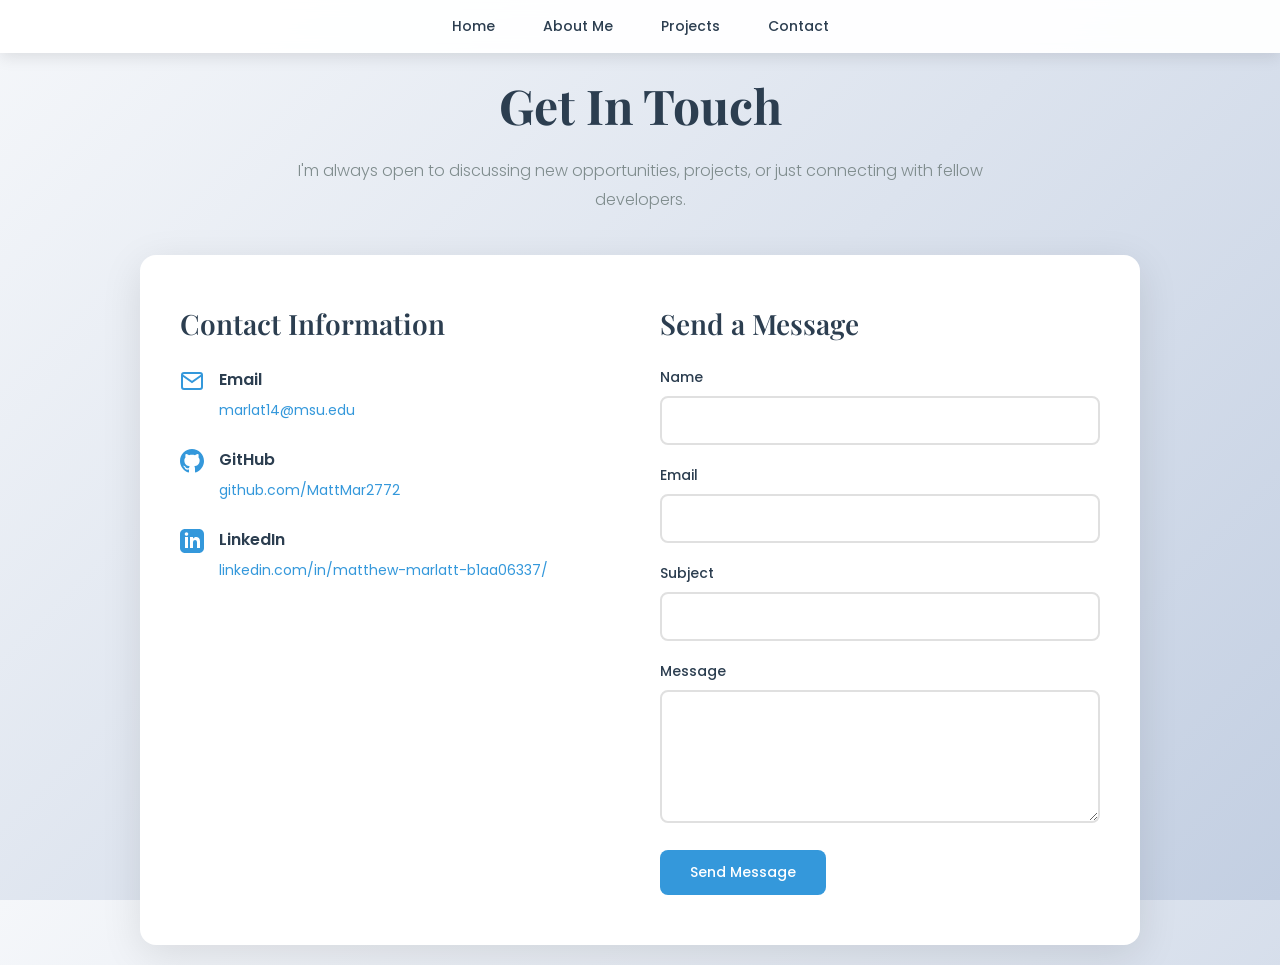
==== contact.html @ 6da739b5 "Move My-Website files into My-Website/ for organization" ====
<!DOCTYPE html>
<html lang="en">
<head>
    <meta charset="UTF-8">
    <meta name="viewport" content="width=device-width, initial-scale=1.0">
    <title>Contact</title>
    <link href="style.css" rel="stylesheet" type="text/css">
</head>
<body>
    <nav>
        <ul>
            <li><a href="home.html">Home</a></li>
            <li><a href="about.html">About Me</a></li>
            <li><a href="projects.html">Projects</a></li>
            <li><a href="contact.html">Contact</a></li>
        </ul>
    </nav>
    <header id="contact-header">
        <h1>Get In Touch</h1>
        <p>I'm always open to discussing new opportunities, projects, or just connecting with fellow developers.</p>
    </header>
    <section id="contact">
        <div class="contact-content">
            <div class="contact-info">
                <h2>Contact Information</h2>
                <div class="contact-item">
                    <svg width="24" height="24" viewBox="0 0 24 24" fill="none" stroke="currentColor" stroke-width="2">
                        <path d="M4 4h16c1.1 0 2 .9 2 2v12c0 1.1-.9 2-2 2H4c-1.1 0-2-.9-2-2V6c0-1.1.9-2 2-2z"></path>
                        <polyline points="22,6 12,13 2,6"></polyline>
                    </svg>
                    <div>
                        <h3>Email</h3>
                        <a href="mailto:marlat14@msu.edu">marlat14@msu.edu</a>
                    </div>
                </div>
                <div class="contact-item">
                    <svg width="24" height="24" viewBox="0 0 24 24" fill="currentColor">
                        <path d="M12 0c-6.626 0-12 5.373-12 12 0 5.302 3.438 9.8 8.207 11.387.599.111.793-.261.793-.577v-2.234c-3.338.726-4.033-1.416-4.033-1.416-.546-1.387-1.333-1.756-1.333-1.756-1.089-.745.083-.729.083-.729 1.205.084 1.839 1.237 1.839 1.237 1.07 1.834 2.807 1.304 3.492.997.107-.775.418-1.305.762-1.604-2.665-.305-5.467-1.334-5.467-5.931 0-1.311.469-2.381 1.236-3.221-.124-.303-.535-1.524.117-3.176 0 0 1.008-.322 3.301 1.23.957-.266 1.983-.399 3.003-.404 1.02.005 2.047.138 3.006.404 2.291-1.552 3.297-1.23 3.297-1.23.653 1.653.242 2.874.118 3.176.77.84 1.235 1.911 1.235 3.221 0 4.609-2.807 5.624-5.479 5.921.43.372.823 1.102.823 2.222v3.293c0 .319.192.694.801.576 4.765-1.589 8.199-6.086 8.199-11.386 0-6.627-5.373-12-12-12z"/>
                    </svg>
                    <div>
                        <h3>GitHub</h3>
                        <a href="https://github.com/MattMar2772" target="_blank">github.com/MattMar2772</a>
                    </div>
                </div>
                <div class="contact-item">
                    <svg width="24" height="24" viewBox="0 0 24 24" fill="currentColor">
                        <path d="M19 0h-14c-2.761 0-5 2.239-5 5v14c0 2.761 2.239 5 5 5h14c2.762 0 5-2.239 5-5v-14c0-2.761-2.238-5-5-5zm-11 19h-3v-11h3v11zm-1.5-12.268c-.966 0-1.75-.79-1.75-1.764s.784-1.764 1.75-1.764 1.75.79 1.75 1.764-.783 1.764-1.75 1.764zm13.5 12.268h-3v-5.604c0-3.368-4-3.113-4 0v5.604h-3v-11h3v1.765c1.396-2.586 7-2.777 7 2.476v6.759z"/>
                    </svg>
                    <div>
                        <h3>LinkedIn</h3>
                        <a href="https://linkedin.com/in/matthew-marlatt-b1aa06337/" target="_blank">linkedin.com/in/matthew-marlatt-b1aa06337/</a>
                    </div>
                </div>
            </div>
            <div class="contact-form">
                <h2>Send a Message</h2>
                <form action="#" method="POST">
                    <div class="form-group">
                        <label for="name">Name</label>
                        <input type="text" id="name" name="name" required>
                    </div>
                    <div class="form-group">
                        <label for="email">Email</label>
                        <input type="email" id="email" name="email" required>
                    </div>
                    <div class="form-group">
                        <label for="subject">Subject</label>
                        <input type="text" id="subject" name="subject" required>
                    </div>
                    <div class="form-group">
                        <label for="message">Message</label>
                        <textarea id="message" name="message" rows="5" required></textarea>
                    </div>
                    <button type="submit" class="submit-btn">Send Message</button>
                </form>
            </div>
        </div>
    </section>
</body>
</html>
---- style.css ----
@import url('https://fonts.googleapis.com/css2?family=Poppins:wght@300;400;600;700&family=Playfair+Display:wght@600;700&display=swap');

html {
  height: 100%;
  width: 100%;
}

body {
  text-align: center;
  background: linear-gradient(135deg, #f5f7fa 0%, #c3cfe2 100%);
  color: #2c3e50;
  font-family: 'Poppins', sans-serif;
  margin: 0;
  padding: 20px;
  min-height: 100vh;
}

/* Navbar styles */
nav {
  background-color: rgba(255, 255, 255, 0.95);
  padding: 0;
  margin: -20px -20px 20px -20px;
  box-shadow: 0 4px 15px rgba(0, 0, 0, 0.1);
  backdrop-filter: blur(10px);
}

nav ul {
  list-style: none;
  display: flex;
  justify-content: center;
  margin: 0;
  padding: 0;
}

nav li {
  margin: 0;
}

nav a {
  display: block;
  padding: 16px 24px;
  color: #2c3e50;
  text-decoration: none;
  transition: all 0.3s ease;
  font-weight: 500;
  font-size: 14px;
}

nav a:hover {
  background-color: #3498db;
  color: white;
}

/* Home header styles */
#home-header {
  margin-bottom: 40px;
}

#home-header h1 {
  font-family: 'Playfair Display', serif;
  font-size: 28px;
  font-weight: 600;
  color: #95a5a6;
  margin: 10px 0;
  letter-spacing: 1px;
  text-transform: uppercase;
}

#home-header h2 {
  font-family: 'Playfair Display', serif;
  font-size: 48px;
  font-weight: 700;
  color: #2c3e50;
  margin: 15px 0;
}

#home-header h3 {
  font-size: 16px;
  font-weight: 400;
  color: #7f8c8d;
  margin: 10px 0;
  letter-spacing: 0.5px;
}

/* Home section styles */
#home {
  display: flex;
  justify-content: center;
  align-items: center;
  gap: 40px;
  background: white;
  border-radius: 16px;
  padding: 50px 40px;
  box-shadow: 0 10px 40px rgba(0, 0, 0, 0.1);
  max-width: 900px;
  margin: 0 auto;
}

.home-text {
  text-align: left;
  max-width: 500px;
}

.home-text p {
  font-size: 16px;
  line-height: 1.8;
  color: #34495e;
  margin: 0;
  font-weight: 300;
}

.home-photo {
  width: 240px;
  height: 240px;
  border-radius: 12px;
  object-fit: cover;
  box-shadow: 0 8px 20px rgba(0, 0, 0, 0.15);
  flex-shrink: 0;
}

/* About header styles */
#about-header {
  margin-bottom: 40px;
}

#about-header h1 {
  font-family: 'Playfair Display', serif;
  font-size: 48px;
  font-weight: 700;
  color: #2c3e50;
  margin: 15px 0;
}

#about-header p {
  font-size: 16px;
  font-weight: 300;
  color: #7f8c8d;
  max-width: 600px;
  margin: 20px auto;
  line-height: 1.8;
}

/* About section styles */
#about {
  display: flex;
  justify-content: flex-start;
  align-items: center;
  background: white;
  border-radius: 16px;
  padding: 50px 40px;
  box-shadow: 0 10px 40px rgba(0, 0, 0, 0.1);
  max-width: 900px;
  margin: 0 auto;
}

.about-content {
  text-align: left;
  max-width: 500px;
}

.about-content h2 {
  text-align: left;
  font-size: 28px;
  font-weight: 600;
  color: #2c3e50;
  margin-bottom: 20px;
}

.about-content ul {
  list-style: none;
  padding: 0;
  margin: 0;
}

.about-content li {
  font-size: 16px;
  font-weight: 400;
  color: #34495e;
  padding: 10px 0;
  line-height: 1.8;
}

.about-content li strong {
  font-size: 18px;
  font-weight: 600;
  color: #2c3e50;
  display: block;
  margin-bottom: 5px;
}

.about-content li p {
  margin: 0;
  font-size: 15px;
  color: #7f8c8d;
  line-height: 1.6;
}

/* Projects header styles */
#projects-header {
  margin-bottom: 40px;
}

#projects-header h1 {
  font-family: 'Playfair Display', serif;
  font-size: 48px;
  font-weight: 700;
  color: #2c3e50;
  margin: 15px 0;
}

#projects-header p {
  font-size: 16px;
  font-weight: 300;
  color: #7f8c8d;
  max-width: 700px;
  margin: 20px auto;
  line-height: 1.8;
}

/* Projects section styles */
#projects {
  max-width: 1200px;
  margin: 0 auto;
}

.project-grid {
  display: grid;
  grid-template-columns: repeat(auto-fit, minmax(320px, 1fr));
  gap: 30px;
}

.project-card {
  background: white;
  border-radius: 16px;
  padding: 30px;
  box-shadow: 0 10px 40px rgba(0, 0, 0, 0.1);
  transition: transform 0.3s ease, box-shadow 0.3s ease;
  text-align: left;
}

.project-card:hover {
  transform: translateY(-5px);
  box-shadow: 0 15px 50px rgba(0, 0, 0, 0.15);
}

.project-card h3 {
  font-family: 'Playfair Display', serif;
  font-size: 24px;
  font-weight: 600;
  color: #2c3e50;
  margin: 0 0 15px 0;
}

.project-tags {
  display: flex;
  flex-wrap: wrap;
  gap: 8px;
  margin-bottom: 15px;
}

.tag {
  background-color: #e8f4f8;
  color: #3498db;
  padding: 5px 12px;
  border-radius: 20px;
  font-size: 12px;
  font-weight: 500;
}

.project-description {
  font-size: 15px;
  line-height: 1.7;
  color: #7f8c8d;
  margin: 15px 0 20px 0;
}

.project-links {
  display: flex;
  gap: 12px;
}

.project-link {
  display: inline-flex;
  align-items: center;
  gap: 6px;
  padding: 10px 18px;
  background-color: #3498db;
  color: white;
  text-decoration: none;
  border-radius: 8px;
  font-size: 14px;
  font-weight: 500;
  transition: background-color 0.3s ease;
}

.project-link:hover {
  background-color: #2980b9;
}

/* Contact header styles */
#contact-header {
  margin-bottom: 40px;
}

#contact-header h1 {
  font-family: 'Playfair Display', serif;
  font-size: 48px;
  font-weight: 700;
  color: #2c3e50;
  margin: 15px 0;
}

#contact-header p {
  font-size: 16px;
  font-weight: 300;
  color: #7f8c8d;
  max-width: 700px;
  margin: 20px auto;
  line-height: 1.8;
}

/* Contact section styles */
#contact {
  max-width: 1000px;
  margin: 0 auto;
}

.contact-content {
  display: grid;
  grid-template-columns: 1fr 1fr;
  gap: 40px;
  background: white;
  border-radius: 16px;
  padding: 50px 40px;
  box-shadow: 0 10px 40px rgba(0, 0, 0, 0.1);
}

.contact-info h2,
.contact-form h2 {
  font-family: 'Playfair Display', serif;
  font-size: 28px;
  font-weight: 600;
  color: #2c3e50;
  margin: 0 0 25px 0;
  text-align: left;
}

.contact-item {
  display: flex;
  align-items: flex-start;
  gap: 15px;
  margin-bottom: 25px;
}

.contact-item svg {
  color: #3498db;
  flex-shrink: 0;
  margin-top: 2px;
}

.contact-item div {
  text-align: left;
}

.contact-item h3 {
  font-size: 16px;
  font-weight: 600;
  color: #2c3e50;
  margin: 0 0 5px 0;
}

.contact-item a {
  font-size: 14px;
  color: #3498db;
  text-decoration: none;
  transition: color 0.3s ease;
}

.contact-item a:hover {
  color: #2980b9;
}

.contact-form {
  text-align: left;
}

.form-group {
  margin-bottom: 20px;
}

.form-group label {
  display: block;
  font-size: 14px;
  font-weight: 500;
  color: #2c3e50;
  margin-bottom: 8px;
}

.form-group input,
.form-group textarea {
  width: 100%;
  padding: 12px;
  border: 2px solid #e0e0e0;
  border-radius: 8px;
  font-family: 'Poppins', sans-serif;
  font-size: 14px;
  color: #2c3e50;
  transition: border-color 0.3s ease;
  box-sizing: border-box;
}

.form-group input:focus,
.form-group textarea:focus {
  outline: none;
  border-color: #3498db;
}

.form-group textarea {
  resize: vertical;
  min-height: 100px;
}

.submit-btn {
  background-color: #3498db;
  color: white;
  padding: 12px 30px;
  border: none;
  border-radius: 8px;
  font-family: 'Poppins', sans-serif;
  font-size: 14px;
  font-weight: 500;
  cursor: pointer;
  transition: background-color 0.3s ease;
}

.submit-btn:hover {
  background-color: #2980b9;
}

/* Responsive styles */
@media (max-width: 768px) {
  .contact-content {
    grid-template-columns: 1fr;
  }
  
  .project-grid {
    grid-template-columns: 1fr;
  }
}
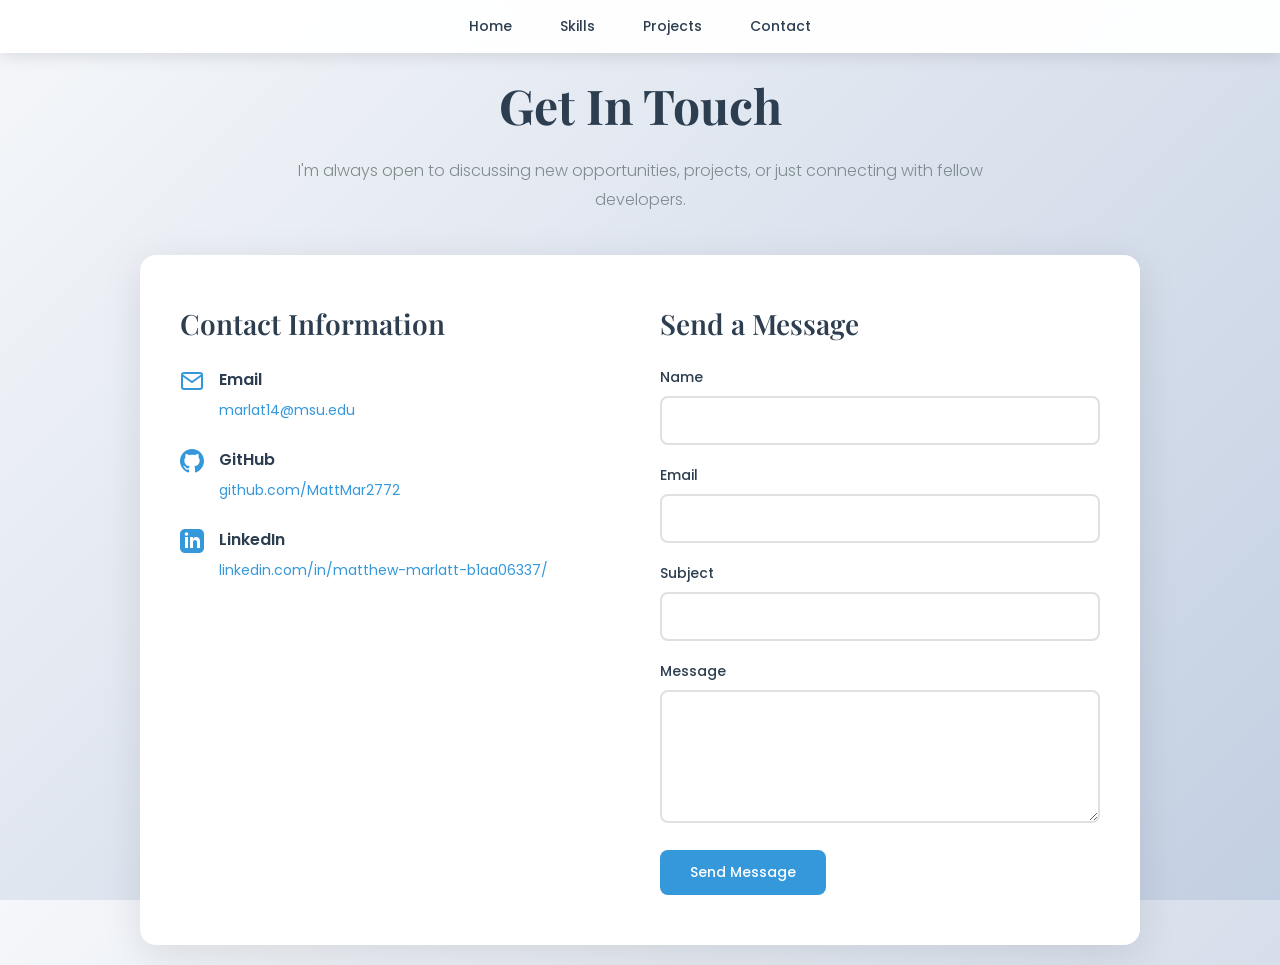
==== commit d21307c5: "Add Skills page and update navigation links in contact and projects pages" ====
--- a/contact.html
+++ b/contact.html
@@ -9,8 +9,8 @@
 <body>
     <nav>
         <ul>
-            <li><a href="home.html">Home</a></li>
-            <li><a href="about.html">About Me</a></li>
+            <li><a href="index.html">Home</a></li>
+            <li><a href="skills.html">Skills</a></li>
             <li><a href="projects.html">Projects</a></li>
             <li><a href="contact.html">Contact</a></li>
         </ul>
--- a/style.css
+++ b/style.css
@@ -118,12 +118,12 @@
   flex-shrink: 0;
 }
 
-/* About header styles */
-#about-header {
+/* Skills header styles */
+#skills-header {
   margin-bottom: 40px;
 }
 
-#about-header h1 {
+#skills-header h1 {
   font-family: 'Playfair Display', serif;
   font-size: 48px;
   font-weight: 700;
@@ -131,7 +131,7 @@
   margin: 15px 0;
 }
 
-#about-header p {
+#skills-header p {
   font-size: 16px;
   font-weight: 300;
   color: #7f8c8d;
@@ -140,8 +140,8 @@
   line-height: 1.8;
 }
 
-/* About section styles */
-#about {
+/* Skills section styles */
+#skills {
   display: flex;
   justify-content: flex-start;
   align-items: center;
@@ -153,12 +153,12 @@
   margin: 0 auto;
 }
 
-.about-content {
+.skills-content {
   text-align: left;
   max-width: 500px;
 }
 
-.about-content h2 {
+.skills-content h2 {
   text-align: left;
   font-size: 28px;
   font-weight: 600;
@@ -166,13 +166,13 @@
   margin-bottom: 20px;
 }
 
-.about-content ul {
+.skills-content ul {
   list-style: none;
   padding: 0;
   margin: 0;
 }
 
-.about-content li {
+.skills-content li {
   font-size: 16px;
   font-weight: 400;
   color: #34495e;
@@ -180,7 +180,7 @@
   line-height: 1.8;
 }
 
-.about-content li strong {
+.skills-content li strong {
   font-size: 18px;
   font-weight: 600;
   color: #2c3e50;
@@ -188,7 +188,7 @@
   margin-bottom: 5px;
 }
 
-.about-content li p {
+.skills-content li p {
   margin: 0;
   font-size: 15px;
   color: #7f8c8d;
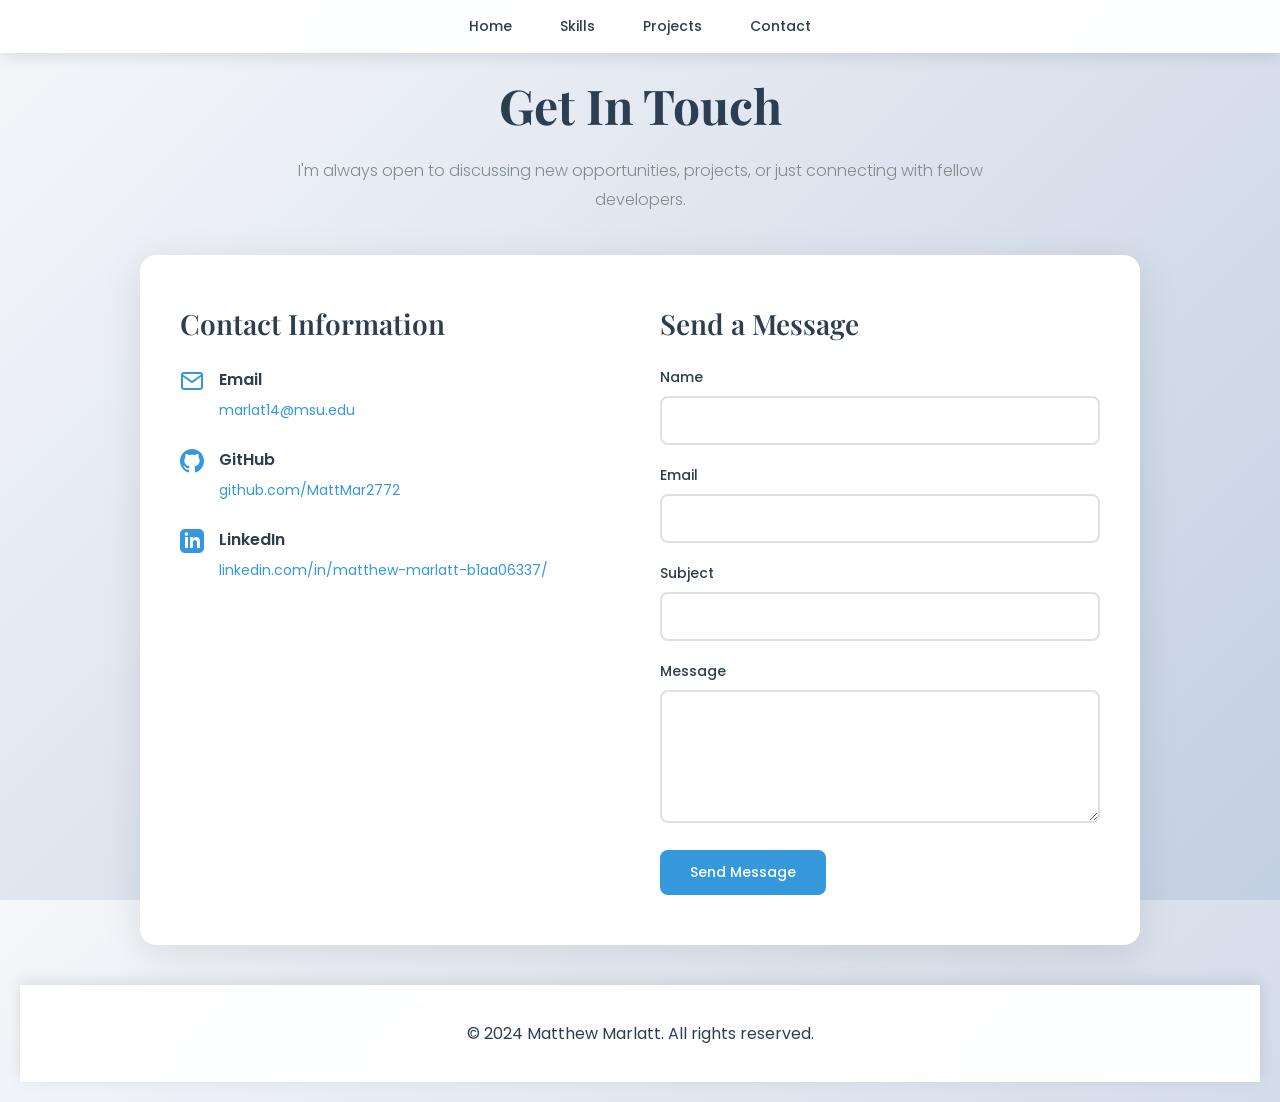
==== commit 6036bcd6: "Add footer with copyright notice and style adjustments for all pages" ====
--- a/contact.html
+++ b/contact.html
@@ -77,4 +77,7 @@
         </div>
     </section>
 </body>
+<footer>
+    <p>&copy; 2024 Matthew Marlatt. All rights reserved.</p>
+</footer>
 </html>
--- a/style.css
+++ b/style.css
@@ -435,6 +435,14 @@
 
 .submit-btn:hover {
   background-color: #2980b9;
+}
+
+footer {
+  margin-top: 40px;
+  padding: 20px 0;
+  background-color: rgba(255, 255, 255, 0.95);
+  box-shadow: 0 -4px 15px rgba(0, 0, 0, 0.1);
+  backdrop-filter: blur(10px);
 }
 
 /* Responsive styles */
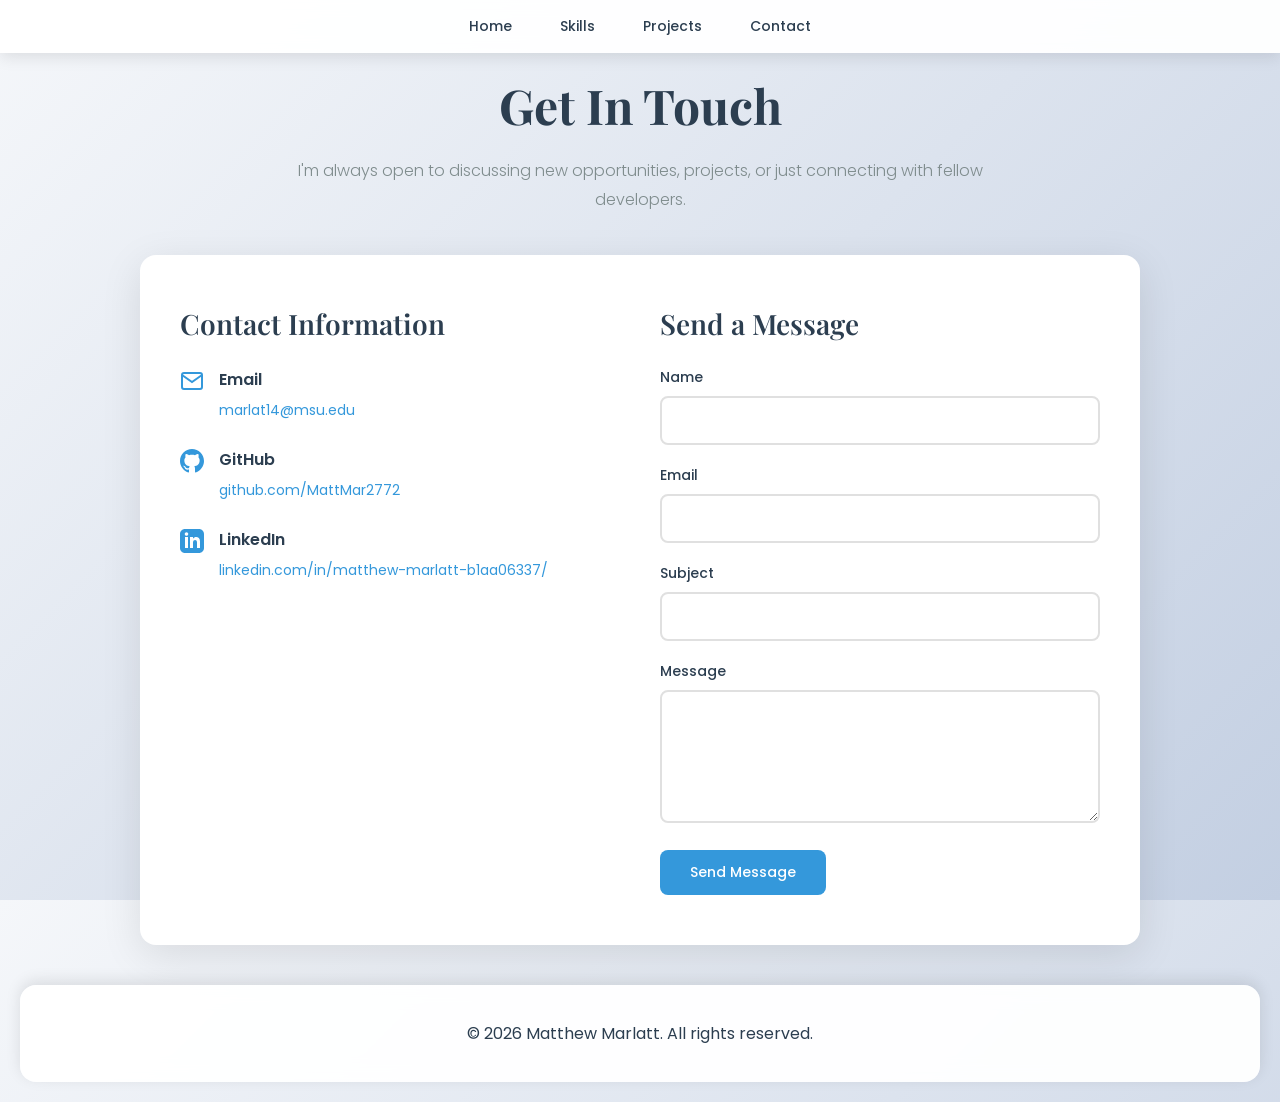
==== commit 99b3aee6: "updated date on footer" ====
--- a/contact.html
+++ b/contact.html
@@ -78,6 +78,6 @@
     </section>
 </body>
 <footer>
-    <p>&copy; 2024 Matthew Marlatt. All rights reserved.</p>
+    <p>&copy; 2026 Matthew Marlatt. All rights reserved.</p>
 </footer>
 </html>
--- a/style.css
+++ b/style.css
@@ -443,6 +443,7 @@
   background-color: rgba(255, 255, 255, 0.95);
   box-shadow: 0 -4px 15px rgba(0, 0, 0, 0.1);
   backdrop-filter: blur(10px);
+  border-radius: 16px;
 }
 
 /* Responsive styles */
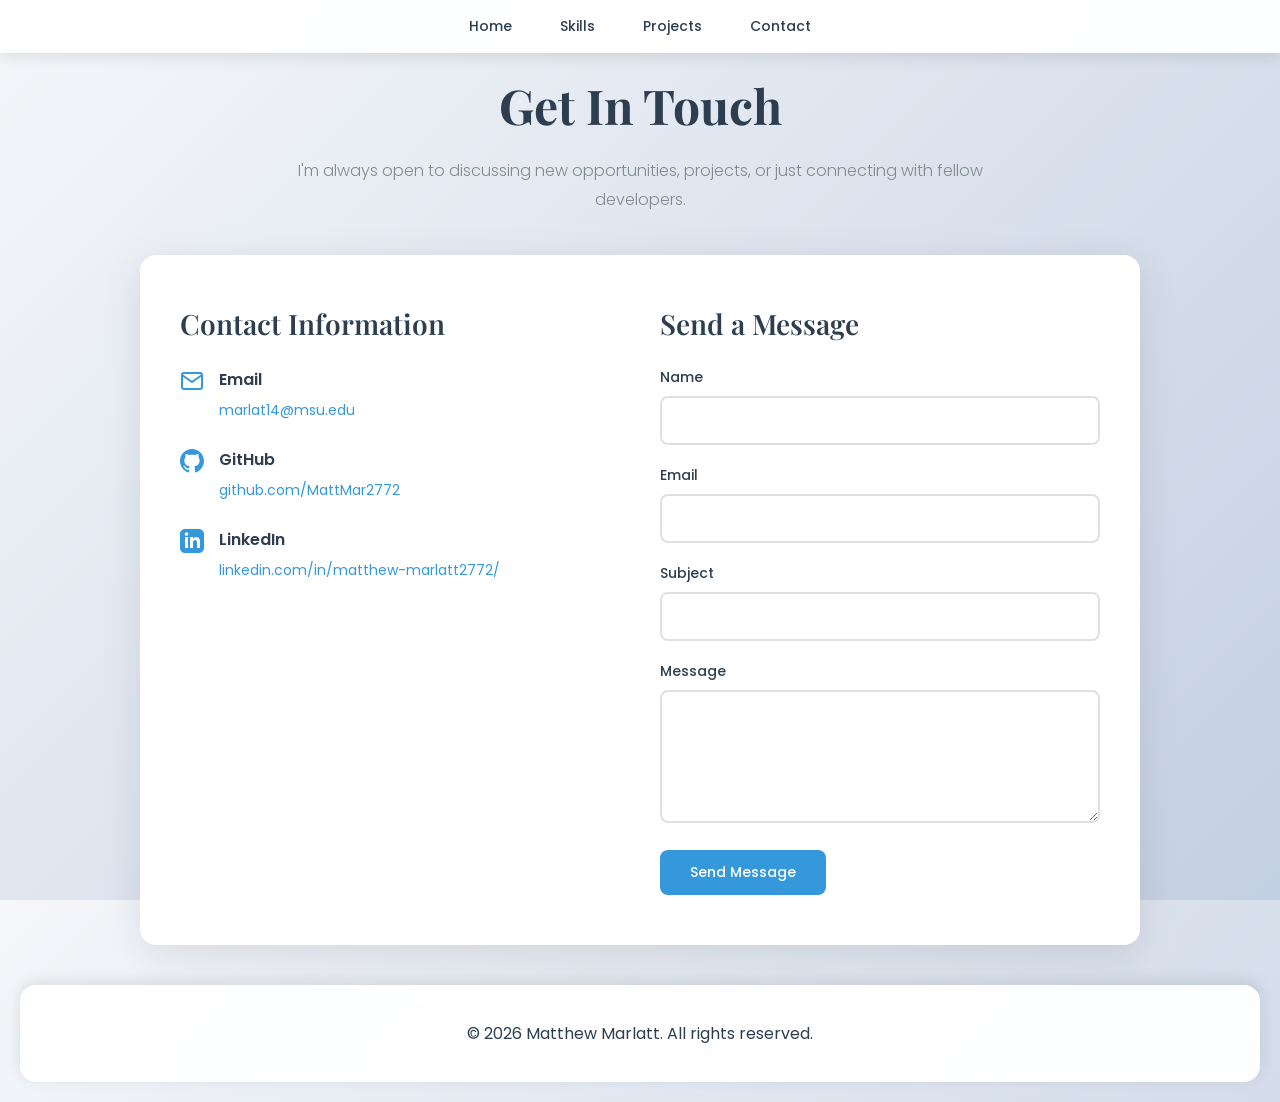
==== commit 3e6ef28a: "updated LinkedIn link in contact.html" ====
--- a/contact.html
+++ b/contact.html
@@ -48,7 +48,7 @@
                     </svg>
                     <div>
                         <h3>LinkedIn</h3>
-                        <a href="https://linkedin.com/in/matthew-marlatt-b1aa06337/" target="_blank">linkedin.com/in/matthew-marlatt-b1aa06337/</a>
+                        <a href="https://www.linkedin.com/in/matthew-marlatt2772/" target="_blank">linkedin.com/in/matthew-marlatt2772/</a>
                     </div>
                 </div>
             </div>
